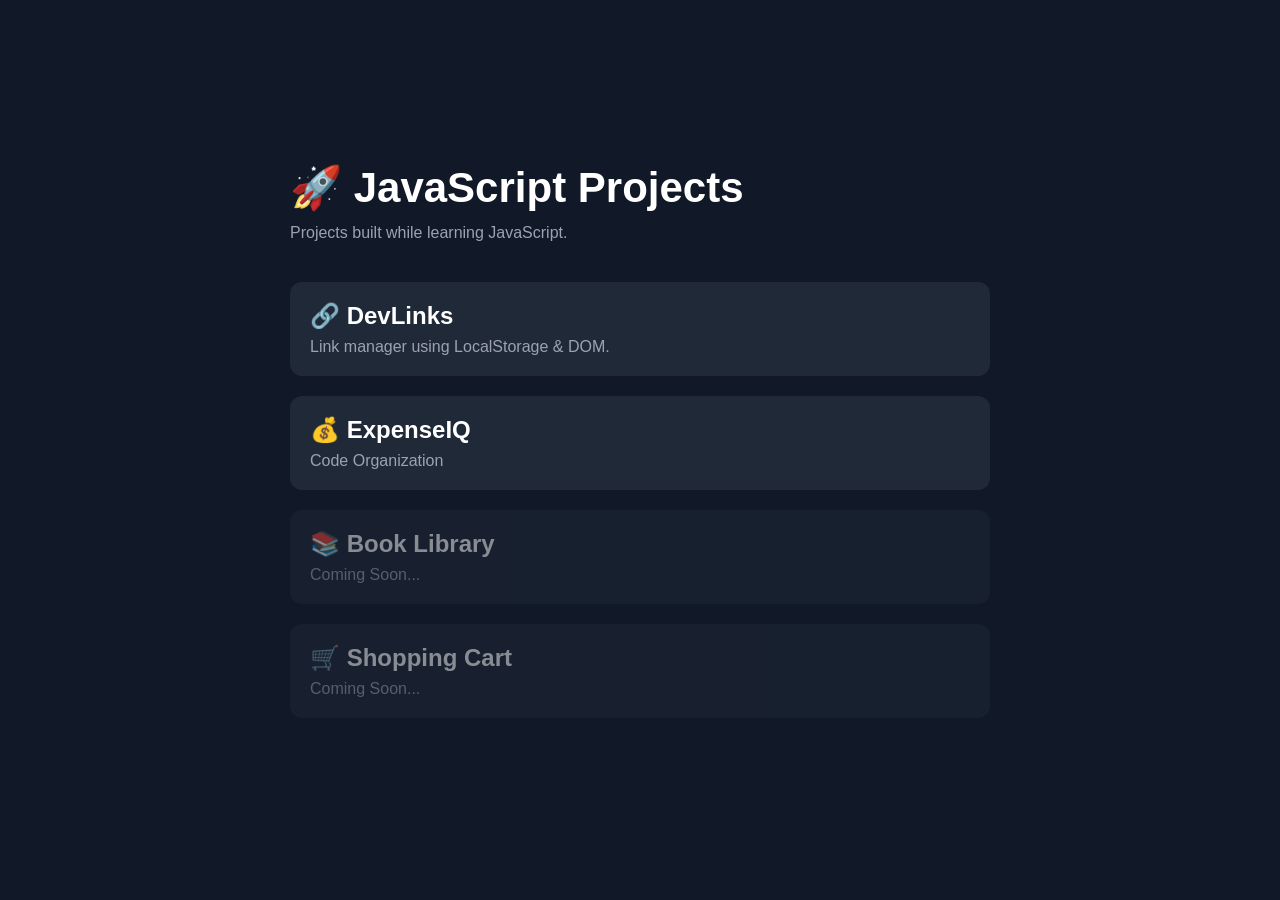
==== index.html @ 615ecd8f "completed ExpenseIQ" ====
<!doctype html>
<html lang="en">
  <head>
    <meta charset="UTF-8" />
    <meta name="viewport" content="width=device-width, initial-scale=1.0" />
    <title>JavaScript Projects</title>

    <style>
      * {
        margin: 0;
        padding: 0;
        box-sizing: border-box;
      }

      body {
        font-family: Arial, Helvetica, sans-serif;
        background: #111827;
        color: white;
        min-height: 100vh;
        display: flex;
        justify-content: center;
        align-items: center;
        padding: 40px;
      }

      .container {
        width: 700px;
        max-width: 100%;
      }

      h1 {
        font-size: 42px;
        margin-bottom: 12px;
      }

      p {
        color: #9ca3af;
        margin-bottom: 40px;
      }

      .project {
        display: block;
        text-decoration: none;
        color: white;
        background: #1f2937;
        padding: 20px;
        border-radius: 12px;
        margin-bottom: 20px;
        transition: 0.2s;
      }

      .project:hover {
        transform: translateY(-3px);
        background: #374151;
      }

      h2 {
        margin-bottom: 8px;
      }

      span {
        color: #9ca3af;
      }

      .coming {
        opacity: 0.5;
        pointer-events: none;
      }
    </style>
  </head>

  <body>
    <div class="container">
      <h1>🚀 JavaScript Projects</h1>

      <p>Projects built while learning JavaScript.</p>

      <!-- Devlinks -->
      <a
        class="project"
        href="./tier-1-foundations/01-devlinks/index.html"
        target="_blank"
      >
        <h2>🔗 DevLinks</h2>
        <span>Link manager using LocalStorage & DOM.</span>
      </a>

      <!-- ExpenseIQ -->
      <a
        class="project"
        href="./tier-1-foundations/02-expenseiq/index.html"
        target="_blank"
      >
        <h2>💰 ExpenseIQ</h2>
        <span>Code Organization</span>
      </a>

      <div class="project coming">
        <h2>📚 Book Library</h2>
        <span>Coming Soon...</span>
      </div>

      <div class="project coming">
        <h2>🛒 Shopping Cart</h2>
        <span>Coming Soon...</span>
      </div>
    </div>
  </body>
</html>
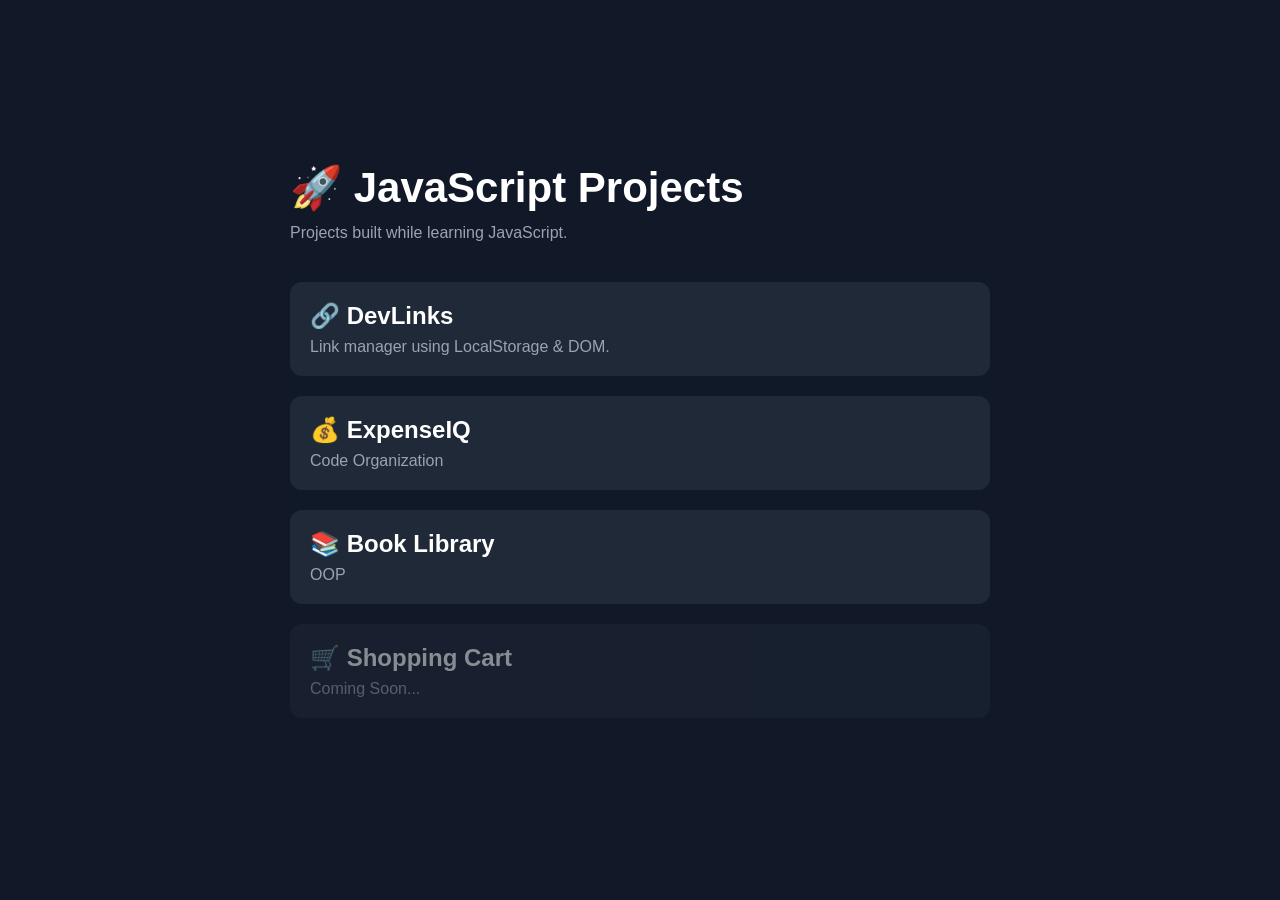
==== commit f66ba6fc: "book library project completed!" ====
--- a/index.html
+++ b/index.html
@@ -95,10 +95,15 @@
         <span>Code Organization</span>
       </a>
 
-      <div class="project coming">
+      <!-- Book library -->
+      <a
+        class="project"
+        href="./tier-1-foundations/03-book-library/index.html"
+        target="_blank"
+      >
         <h2>📚 Book Library</h2>
-        <span>Coming Soon...</span>
-      </div>
+        <span>OOP</span>
+      </a>
 
       <div class="project coming">
         <h2>🛒 Shopping Cart</h2>
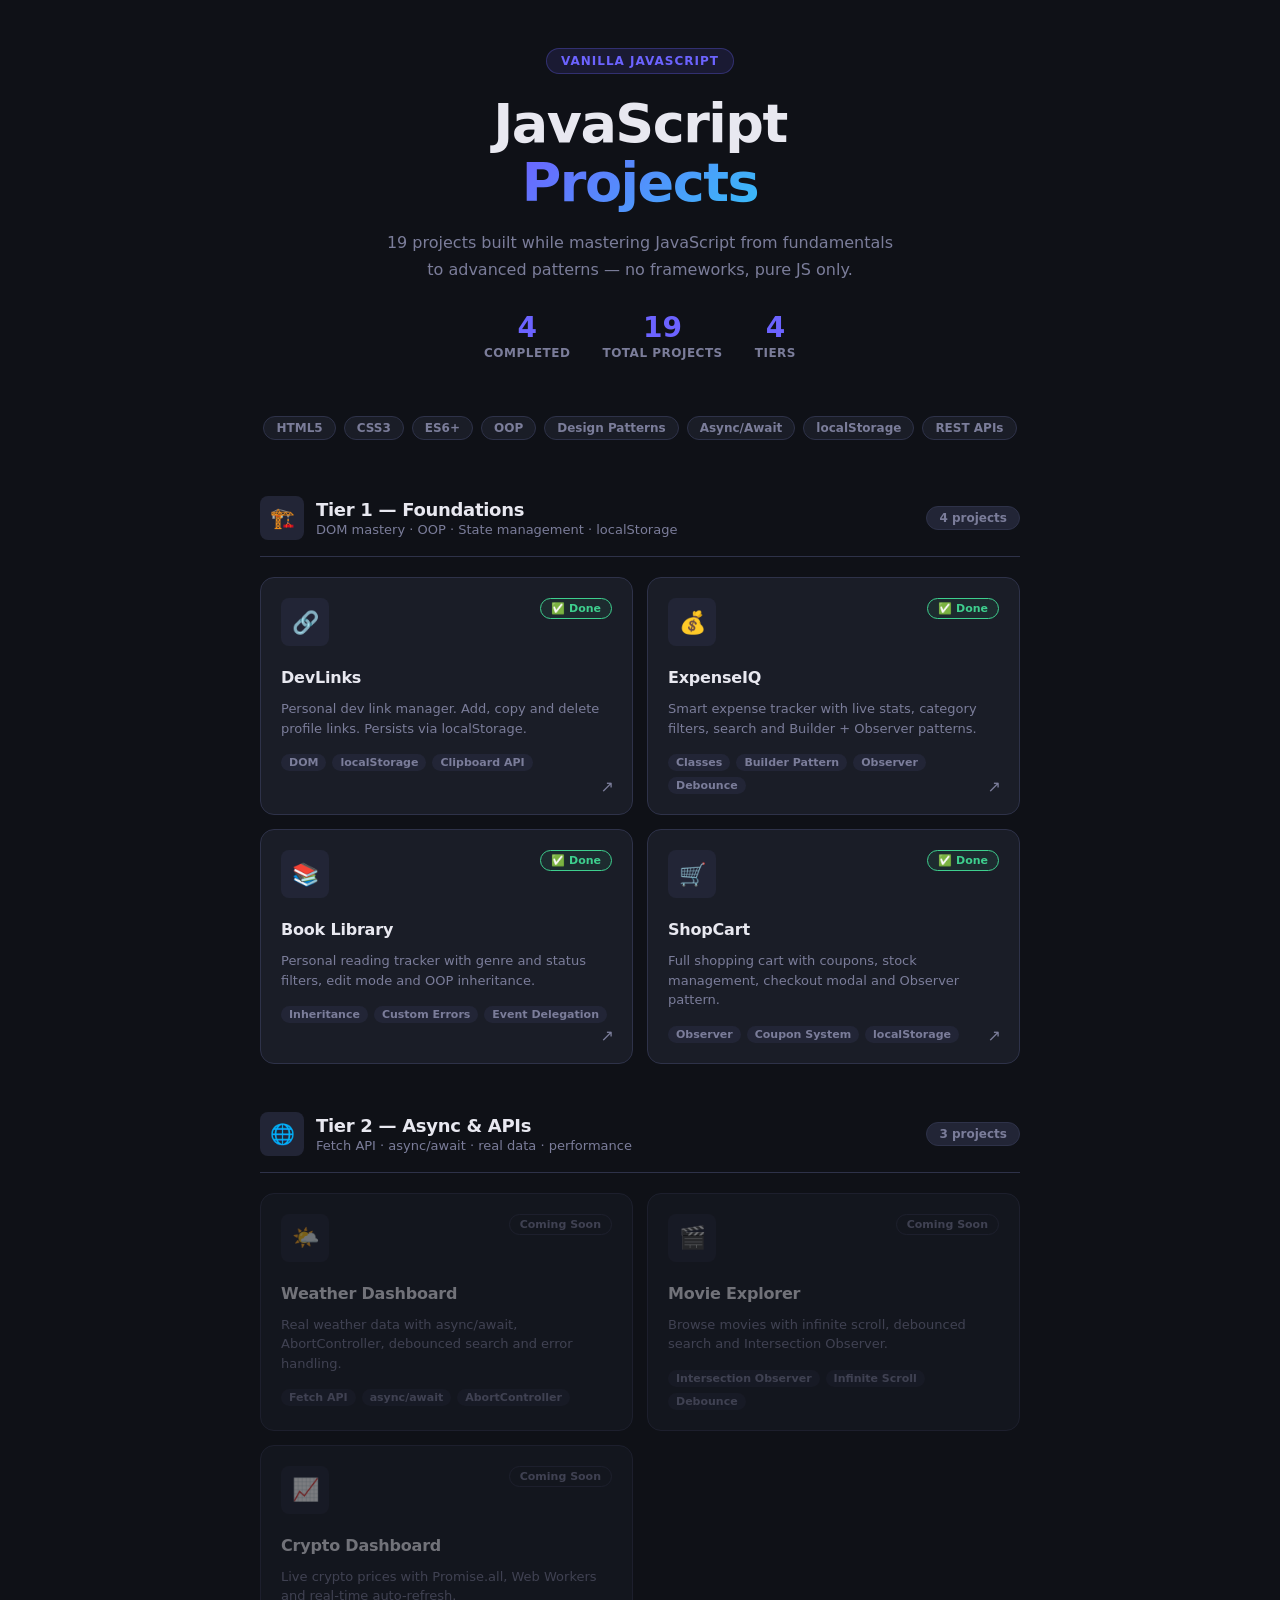
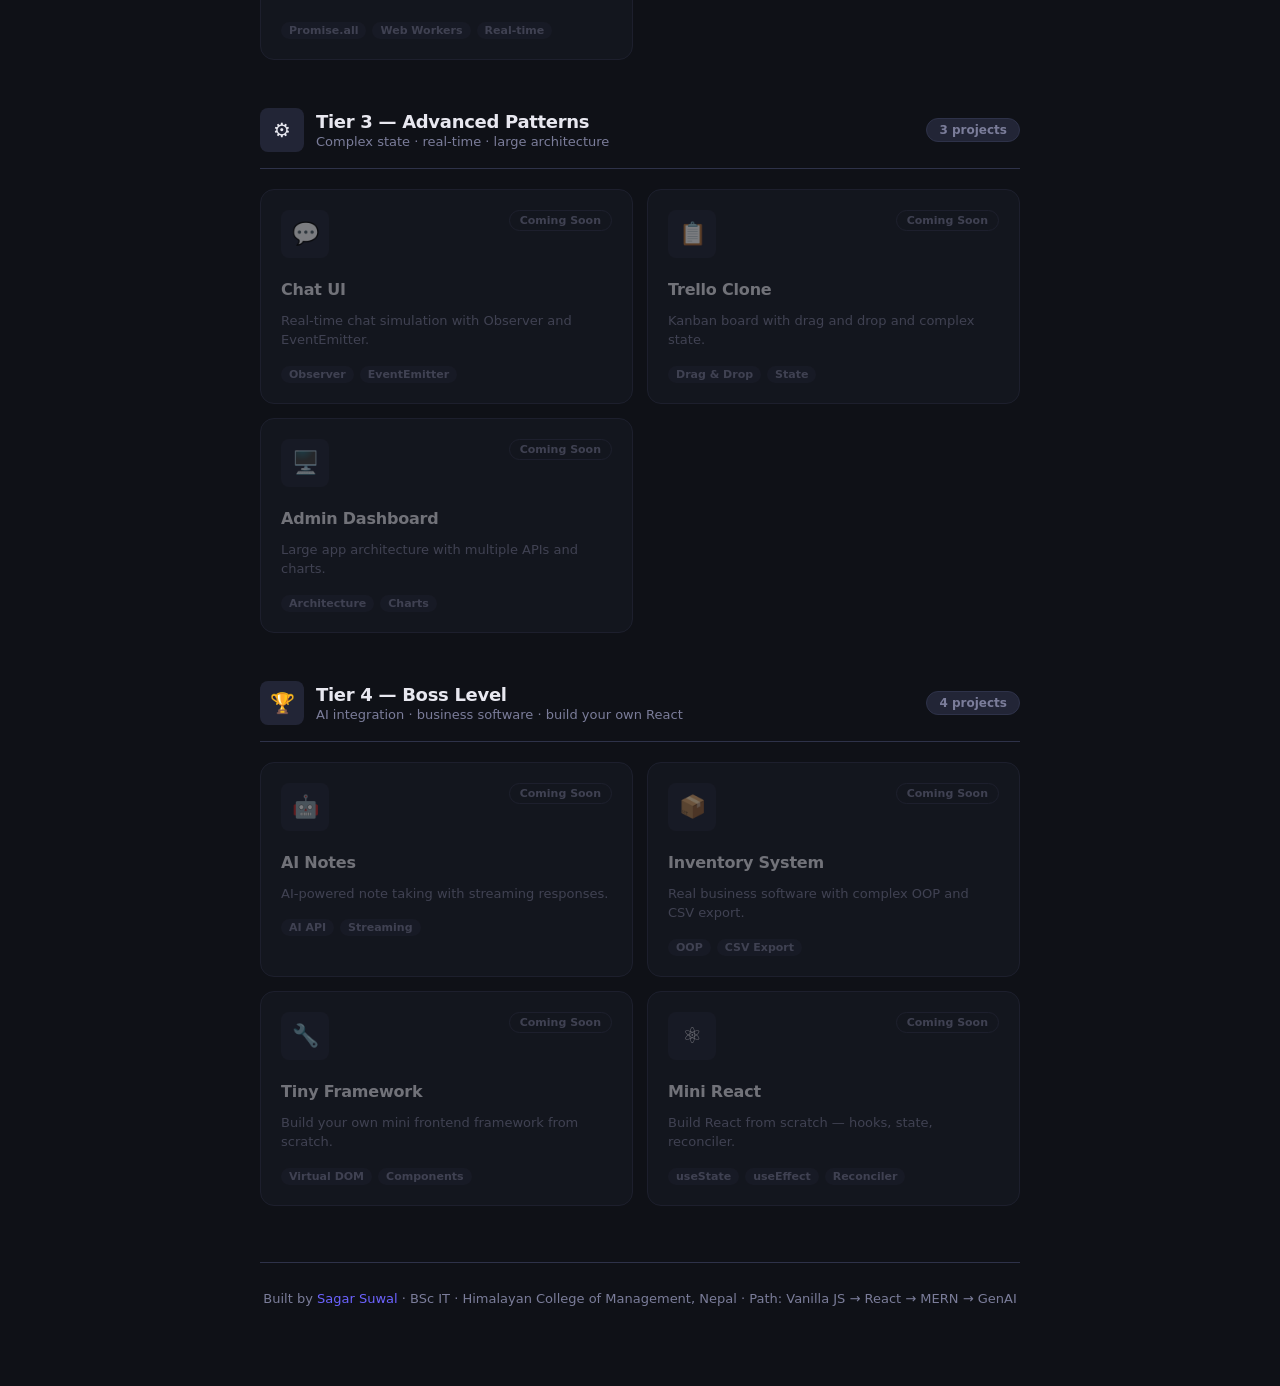
==== commit 25aa0e4f: "shopping cart project completed" ====
--- a/index.html
+++ b/index.html
@@ -3,112 +3,730 @@
   <head>
     <meta charset="UTF-8" />
     <meta name="viewport" content="width=device-width, initial-scale=1.0" />
-    <title>JavaScript Projects</title>
-
+    <title>JavaScript Projects — Sagar Suwal</title>
     <style>
-      * {
+      *,
+      *::before,
+      *::after {
+        box-sizing: border-box;
         margin: 0;
         padding: 0;
-        box-sizing: border-box;
+      }
+
+      :root {
+        --bg: #0f1117;
+        --surface: #1a1d27;
+        --surface-2: #222536;
+        --border: #2e3249;
+        --accent: #6c63ff;
+        --accent-2: #38bdf8;
+        --accent-3: #3ecf8e;
+        --accent-4: #f5a623;
+        --danger: #ff4d6a;
+        --text: #e8e8f0;
+        --muted: #7b7d9a;
+        --radius: 14px;
+        --radius-sm: 8px;
       }
 
       body {
-        font-family: Arial, Helvetica, sans-serif;
-        background: #111827;
-        color: white;
+        background: var(--bg);
+        color: var(--text);
+        font-family: "Segoe UI", system-ui, sans-serif;
         min-height: 100vh;
+        padding: 48px 20px 80px;
+      }
+
+      /* ── HERO ── */
+      .hero {
+        max-width: 760px;
+        margin: 0 auto 56px;
+        text-align: center;
+      }
+
+      .hero__badge {
+        display: inline-block;
+        background: rgba(108, 99, 255, 0.12);
+        border: 1px solid rgba(108, 99, 255, 0.3);
+        border-radius: 99px;
+        color: var(--accent);
+        font-size: 12px;
+        font-weight: 700;
+        letter-spacing: 1px;
+        padding: 5px 14px;
+        text-transform: uppercase;
+        margin-bottom: 20px;
+      }
+
+      .hero__title {
+        font-size: clamp(32px, 6vw, 54px);
+        font-weight: 800;
+        letter-spacing: -1.5px;
+        line-height: 1.1;
+        margin-bottom: 16px;
+      }
+
+      .hero__title span {
+        background: linear-gradient(135deg, var(--accent), var(--accent-2));
+        -webkit-background-clip: text;
+        -webkit-text-fill-color: transparent;
+        background-clip: text;
+      }
+
+      .hero__sub {
+        color: var(--muted);
+        font-size: 16px;
+        line-height: 1.7;
+        max-width: 520px;
+        margin: 0 auto 28px;
+      }
+
+      .hero__stats {
         display: flex;
         justify-content: center;
+        gap: 32px;
+        flex-wrap: wrap;
+      }
+
+      .hero__stat {
+        text-align: center;
+      }
+
+      .hero__stat-num {
+        font-size: 28px;
+        font-weight: 800;
+        color: var(--accent);
+      }
+
+      .hero__stat-label {
+        color: var(--muted);
+        font-size: 12px;
+        font-weight: 600;
+        text-transform: uppercase;
+        letter-spacing: 0.5px;
+        margin-top: 2px;
+      }
+
+      /* ── STACK ── */
+      .stack {
+        display: flex;
+        justify-content: center;
+        gap: 8px;
+        flex-wrap: wrap;
+        margin-bottom: 56px;
+      }
+
+      .tag {
+        background: var(--surface);
+        border: 1px solid var(--border);
+        border-radius: 99px;
+        color: var(--muted);
+        font-size: 12px;
+        font-weight: 600;
+        padding: 4px 12px;
+      }
+
+      /* ── TIER ── */
+      .tier {
+        max-width: 760px;
+        margin: 0 auto 48px;
+      }
+
+      .tier__header {
+        display: flex;
         align-items: center;
-        padding: 40px;
-      }
-
-      .container {
-        width: 700px;
-        max-width: 100%;
-      }
-
-      h1 {
-        font-size: 42px;
-        margin-bottom: 12px;
-      }
-
-      p {
-        color: #9ca3af;
-        margin-bottom: 40px;
-      }
-
-      .project {
-        display: block;
+        gap: 12px;
+        margin-bottom: 20px;
+        padding-bottom: 16px;
+        border-bottom: 1px solid var(--border);
+      }
+
+      .tier__icon {
+        background: var(--surface-2);
+        border-radius: var(--radius-sm);
+        font-size: 20px;
+        height: 44px;
+        width: 44px;
+        display: flex;
+        align-items: center;
+        justify-content: center;
+        flex-shrink: 0;
+      }
+
+      .tier__meta {
+        flex: 1;
+      }
+
+      .tier__name {
+        font-size: 18px;
+        font-weight: 700;
+        letter-spacing: -0.3px;
+      }
+
+      .tier__desc {
+        color: var(--muted);
+        font-size: 13px;
+        margin-top: 2px;
+      }
+
+      .tier__count {
+        background: var(--surface-2);
+        border: 1px solid var(--border);
+        border-radius: 99px;
+        color: var(--muted);
+        font-size: 12px;
+        font-weight: 600;
+        padding: 4px 12px;
+        white-space: nowrap;
+      }
+
+      /* ── PROJECTS GRID ── */
+      .projects {
+        display: grid;
+        grid-template-columns: repeat(auto-fill, minmax(340px, 1fr));
+        gap: 14px;
+      }
+
+      @media (max-width: 480px) {
+        .projects {
+          grid-template-columns: 1fr;
+        }
+      }
+
+      /* ── PROJECT CARD ── */
+      .card {
+        background: var(--surface);
+        border: 1px solid var(--border);
+        border-radius: var(--radius);
+        padding: 20px;
         text-decoration: none;
-        color: white;
-        background: #1f2937;
-        padding: 20px;
-        border-radius: 12px;
-        margin-bottom: 20px;
-        transition: 0.2s;
-      }
-
-      .project:hover {
-        transform: translateY(-3px);
-        background: #374151;
-      }
-
-      h2 {
-        margin-bottom: 8px;
-      }
-
-      span {
-        color: #9ca3af;
-      }
-
-      .coming {
-        opacity: 0.5;
+        color: var(--text);
+        display: flex;
+        flex-direction: column;
+        gap: 12px;
+        transition:
+          border-color 0.2s,
+          transform 0.2s;
+        position: relative;
+        overflow: hidden;
+      }
+
+      .card::before {
+        content: "";
+        position: absolute;
+        top: 0;
+        left: 0;
+        right: 0;
+        height: 2px;
+        background: linear-gradient(
+          90deg,
+          var(--card-color, var(--accent)),
+          transparent
+        );
+        opacity: 0;
+        transition: opacity 0.2s;
+      }
+
+      .card:hover {
+        border-color: var(--card-color, var(--accent));
+        transform: translateY(-2px);
+      }
+
+      .card:hover::before {
+        opacity: 1;
+      }
+
+      .card--coming {
+        opacity: 0.45;
         pointer-events: none;
+        cursor: default;
+      }
+
+      .card__top {
+        display: flex;
+        align-items: flex-start;
+        justify-content: space-between;
+        gap: 8px;
+      }
+
+      .card__emoji {
+        background: var(--surface-2);
+        border-radius: var(--radius-sm);
+        font-size: 22px;
+        height: 48px;
+        width: 48px;
+        display: flex;
+        align-items: center;
+        justify-content: center;
+        flex-shrink: 0;
+      }
+
+      .card__status {
+        font-size: 11px;
+        font-weight: 700;
+        padding: 3px 10px;
+        border-radius: 99px;
+        border: 1px solid;
+        white-space: nowrap;
+      }
+
+      .card__status--done {
+        color: var(--accent-3);
+        border-color: var(--accent-3);
+        background: rgba(62, 207, 142, 0.08);
+      }
+
+      .card__status--soon {
+        color: var(--muted);
+        border-color: var(--border);
+        background: transparent;
+      }
+
+      .card__status--building {
+        color: var(--accent-4);
+        border-color: var(--accent-4);
+        background: rgba(245, 166, 35, 0.08);
+      }
+
+      .card__title {
+        font-size: 16px;
+        font-weight: 700;
+        letter-spacing: -0.2px;
+        margin-top: 10px;
+      }
+
+      .card__desc {
+        color: var(--muted);
+        font-size: 13px;
+        line-height: 1.5;
+      }
+
+      .card__tags {
+        display: flex;
+        gap: 6px;
+        flex-wrap: wrap;
+        margin-top: 4px;
+      }
+
+      .card__tag {
+        background: var(--surface-2);
+        border-radius: 99px;
+        color: var(--muted);
+        font-size: 11px;
+        font-weight: 600;
+        padding: 2px 8px;
+      }
+
+      .card__arrow {
+        position: absolute;
+        bottom: 18px;
+        right: 18px;
+        color: var(--muted);
+        font-size: 16px;
+        transition:
+          transform 0.2s,
+          color 0.2s;
+      }
+
+      .card:hover .card__arrow {
+        transform: translate(2px, -2px);
+        color: var(--card-color, var(--accent));
+      }
+
+      /* ── FOOTER ── */
+      .footer {
+        max-width: 760px;
+        margin: 56px auto 0;
+        text-align: center;
+        color: var(--muted);
+        font-size: 13px;
+        border-top: 1px solid var(--border);
+        padding-top: 28px;
+      }
+
+      .footer a {
+        color: var(--accent);
+        text-decoration: none;
+      }
+
+      .footer a:hover {
+        text-decoration: underline;
       }
     </style>
   </head>
 
   <body>
-    <div class="container">
-      <h1>🚀 JavaScript Projects</h1>
-
-      <p>Projects built while learning JavaScript.</p>
-
-      <!-- Devlinks -->
-      <a
-        class="project"
-        href="./tier-1-foundations/01-devlinks/index.html"
-        target="_blank"
-      >
-        <h2>🔗 DevLinks</h2>
-        <span>Link manager using LocalStorage & DOM.</span>
-      </a>
-
-      <!-- ExpenseIQ -->
-      <a
-        class="project"
-        href="./tier-1-foundations/02-expenseiq/index.html"
-        target="_blank"
-      >
-        <h2>💰 ExpenseIQ</h2>
-        <span>Code Organization</span>
-      </a>
-
-      <!-- Book library -->
-      <a
-        class="project"
-        href="./tier-1-foundations/03-book-library/index.html"
-        target="_blank"
-      >
-        <h2>📚 Book Library</h2>
-        <span>OOP</span>
-      </a>
-
-      <div class="project coming">
-        <h2>🛒 Shopping Cart</h2>
-        <span>Coming Soon...</span>
-      </div>
+    <!-- ── HERO ── -->
+    <div class="hero">
+      <div class="hero__badge">Vanilla JavaScript</div>
+      <h1 class="hero__title">JavaScript<br /><span>Projects</span></h1>
+      <p class="hero__sub">
+        19 projects built while mastering JavaScript from fundamentals to
+        advanced patterns — no frameworks, pure JS only.
+      </p>
+      <div class="hero__stats">
+        <div class="hero__stat">
+          <div class="hero__stat-num">4</div>
+          <div class="hero__stat-label">Completed</div>
+        </div>
+        <div class="hero__stat">
+          <div class="hero__stat-num">19</div>
+          <div class="hero__stat-label">Total Projects</div>
+        </div>
+        <div class="hero__stat">
+          <div class="hero__stat-num">4</div>
+          <div class="hero__stat-label">Tiers</div>
+        </div>
+      </div>
+    </div>
+
+    <!-- ── STACK TAGS ── -->
+    <div class="stack">
+      <span class="tag">HTML5</span>
+      <span class="tag">CSS3</span>
+      <span class="tag">ES6+</span>
+      <span class="tag">OOP</span>
+      <span class="tag">Design Patterns</span>
+      <span class="tag">Async/Await</span>
+      <span class="tag">localStorage</span>
+      <span class="tag">REST APIs</span>
+    </div>
+
+    <!-- ══════════════════════════════════ -->
+    <!-- TIER 1 — FOUNDATIONS              -->
+    <!-- ══════════════════════════════════ -->
+    <div class="tier">
+      <div class="tier__header">
+        <div class="tier__icon">🏗️</div>
+        <div class="tier__meta">
+          <div class="tier__name">Tier 1 — Foundations</div>
+          <div class="tier__desc">
+            DOM mastery · OOP · State management · localStorage
+          </div>
+        </div>
+        <div class="tier__count">4 projects</div>
+      </div>
+
+      <div class="projects">
+        <!-- DevLinks -->
+        <a
+          class="card"
+          href="https://sagar-8848.github.io/javascript-projects/tier-1-foundations/01-devlinks/index.html"
+          target="_blank"
+          style="--card-color: #6c63ff"
+        >
+          <div class="card__top">
+            <div class="card__emoji">🔗</div>
+            <div class="card__status card__status--done">✅ Done</div>
+          </div>
+          <div class="card__title">DevLinks</div>
+          <div class="card__desc">
+            Personal dev link manager. Add, copy and delete profile links.
+            Persists via localStorage.
+          </div>
+          <div class="card__tags">
+            <span class="card__tag">DOM</span>
+            <span class="card__tag">localStorage</span>
+            <span class="card__tag">Clipboard API</span>
+          </div>
+          <span class="card__arrow">↗</span>
+        </a>
+
+        <!-- ExpenseIQ -->
+        <a
+          class="card"
+          href="https://sagar-8848.github.io/javascript-projects/tier-1-foundations/02-expenseiq/index.html"
+          target="_blank"
+          style="--card-color: #3ecf8e"
+        >
+          <div class="card__top">
+            <div class="card__emoji">💰</div>
+            <div class="card__status card__status--done">✅ Done</div>
+          </div>
+          <div class="card__title">ExpenseIQ</div>
+          <div class="card__desc">
+            Smart expense tracker with live stats, category filters, search and
+            Builder + Observer patterns.
+          </div>
+          <div class="card__tags">
+            <span class="card__tag">Classes</span>
+            <span class="card__tag">Builder Pattern</span>
+            <span class="card__tag">Observer</span>
+            <span class="card__tag">Debounce</span>
+          </div>
+          <span class="card__arrow">↗</span>
+        </a>
+
+        <!-- Book Library -->
+        <a
+          class="card"
+          href="https://sagar-8848.github.io/javascript-projects/tier-1-foundations/03-book-library/index.html"
+          target="_blank"
+          style="--card-color: #38bdf8"
+        >
+          <div class="card__top">
+            <div class="card__emoji">📚</div>
+            <div class="card__status card__status--done">✅ Done</div>
+          </div>
+          <div class="card__title">Book Library</div>
+          <div class="card__desc">
+            Personal reading tracker with genre and status filters, edit mode
+            and OOP inheritance.
+          </div>
+          <div class="card__tags">
+            <span class="card__tag">Inheritance</span>
+            <span class="card__tag">Custom Errors</span>
+            <span class="card__tag">Event Delegation</span>
+          </div>
+          <span class="card__arrow">↗</span>
+        </a>
+
+        <!-- Shopping Cart -->
+        <a
+          class="card"
+          href="https://sagar-8848.github.io/javascript-projects/tier-1-foundations/04-shopping-cart/index.html"
+          target="_blank"
+          style="--card-color: #f5a623"
+        >
+          <div class="card__top">
+            <div class="card__emoji">🛒</div>
+            <div class="card__status card__status--done">✅ Done</div>
+          </div>
+          <div class="card__title">ShopCart</div>
+          <div class="card__desc">
+            Full shopping cart with coupons, stock management, checkout modal
+            and Observer pattern.
+          </div>
+          <div class="card__tags">
+            <span class="card__tag">Observer</span>
+            <span class="card__tag">Coupon System</span>
+            <span class="card__tag">localStorage</span>
+          </div>
+          <span class="card__arrow">↗</span>
+        </a>
+      </div>
+    </div>
+
+    <!-- ══════════════════════════════════ -->
+    <!-- TIER 2 — ASYNC & APIs             -->
+    <!-- ══════════════════════════════════ -->
+    <div class="tier">
+      <div class="tier__header">
+        <div class="tier__icon">🌐</div>
+        <div class="tier__meta">
+          <div class="tier__name">Tier 2 — Async & APIs</div>
+          <div class="tier__desc">
+            Fetch API · async/await · real data · performance
+          </div>
+        </div>
+        <div class="tier__count">3 projects</div>
+      </div>
+
+      <div class="projects">
+        <!-- Weather Dashboard -->
+        <div class="card card--coming" style="--card-color: #38bdf8">
+          <div class="card__top">
+            <div class="card__emoji">🌤️</div>
+            <div class="card__status card__status--soon">Coming Soon</div>
+          </div>
+          <div class="card__title">Weather Dashboard</div>
+          <div class="card__desc">
+            Real weather data with async/await, AbortController, debounced
+            search and error handling.
+          </div>
+          <div class="card__tags">
+            <span class="card__tag">Fetch API</span>
+            <span class="card__tag">async/await</span>
+            <span class="card__tag">AbortController</span>
+          </div>
+        </div>
+
+        <!-- Movie Explorer -->
+        <div class="card card--coming" style="--card-color: #ff4d6a">
+          <div class="card__top">
+            <div class="card__emoji">🎬</div>
+            <div class="card__status card__status--soon">Coming Soon</div>
+          </div>
+          <div class="card__title">Movie Explorer</div>
+          <div class="card__desc">
+            Browse movies with infinite scroll, debounced search and
+            Intersection Observer.
+          </div>
+          <div class="card__tags">
+            <span class="card__tag">Intersection Observer</span>
+            <span class="card__tag">Infinite Scroll</span>
+            <span class="card__tag">Debounce</span>
+          </div>
+        </div>
+
+        <!-- Crypto Dashboard -->
+        <div class="card card--coming" style="--card-color: #f5a623">
+          <div class="card__top">
+            <div class="card__emoji">📈</div>
+            <div class="card__status card__status--soon">Coming Soon</div>
+          </div>
+          <div class="card__title">Crypto Dashboard</div>
+          <div class="card__desc">
+            Live crypto prices with Promise.all, Web Workers and real-time
+            auto-refresh.
+          </div>
+          <div class="card__tags">
+            <span class="card__tag">Promise.all</span>
+            <span class="card__tag">Web Workers</span>
+            <span class="card__tag">Real-time</span>
+          </div>
+        </div>
+      </div>
+    </div>
+
+    <!-- ══════════════════════════════════ -->
+    <!-- TIER 3 — ADVANCED PATTERNS        -->
+    <!-- ══════════════════════════════════ -->
+    <div class="tier">
+      <div class="tier__header">
+        <div class="tier__icon">⚙️</div>
+        <div class="tier__meta">
+          <div class="tier__name">Tier 3 — Advanced Patterns</div>
+          <div class="tier__desc">
+            Complex state · real-time · large architecture
+          </div>
+        </div>
+        <div class="tier__count">3 projects</div>
+      </div>
+
+      <div class="projects">
+        <div class="card card--coming">
+          <div class="card__top">
+            <div class="card__emoji">💬</div>
+            <div class="card__status card__status--soon">Coming Soon</div>
+          </div>
+          <div class="card__title">Chat UI</div>
+          <div class="card__desc">
+            Real-time chat simulation with Observer and EventEmitter.
+          </div>
+          <div class="card__tags">
+            <span class="card__tag">Observer</span>
+            <span class="card__tag">EventEmitter</span>
+          </div>
+        </div>
+
+        <div class="card card--coming">
+          <div class="card__top">
+            <div class="card__emoji">📋</div>
+            <div class="card__status card__status--soon">Coming Soon</div>
+          </div>
+          <div class="card__title">Trello Clone</div>
+          <div class="card__desc">
+            Kanban board with drag and drop and complex state.
+          </div>
+          <div class="card__tags">
+            <span class="card__tag">Drag & Drop</span>
+            <span class="card__tag">State</span>
+          </div>
+        </div>
+
+        <div class="card card--coming">
+          <div class="card__top">
+            <div class="card__emoji">🖥️</div>
+            <div class="card__status card__status--soon">Coming Soon</div>
+          </div>
+          <div class="card__title">Admin Dashboard</div>
+          <div class="card__desc">
+            Large app architecture with multiple APIs and charts.
+          </div>
+          <div class="card__tags">
+            <span class="card__tag">Architecture</span>
+            <span class="card__tag">Charts</span>
+          </div>
+        </div>
+      </div>
+    </div>
+
+    <!-- ══════════════════════════════════ -->
+    <!-- TIER 4 — BOSS LEVEL               -->
+    <!-- ══════════════════════════════════ -->
+    <div class="tier">
+      <div class="tier__header">
+        <div class="tier__icon">🏆</div>
+        <div class="tier__meta">
+          <div class="tier__name">Tier 4 — Boss Level</div>
+          <div class="tier__desc">
+            AI integration · business software · build your own React
+          </div>
+        </div>
+        <div class="tier__count">4 projects</div>
+      </div>
+
+      <div class="projects">
+        <div class="card card--coming">
+          <div class="card__top">
+            <div class="card__emoji">🤖</div>
+            <div class="card__status card__status--soon">Coming Soon</div>
+          </div>
+          <div class="card__title">AI Notes</div>
+          <div class="card__desc">
+            AI-powered note taking with streaming responses.
+          </div>
+          <div class="card__tags">
+            <span class="card__tag">AI API</span>
+            <span class="card__tag">Streaming</span>
+          </div>
+        </div>
+
+        <div class="card card--coming">
+          <div class="card__top">
+            <div class="card__emoji">📦</div>
+            <div class="card__status card__status--soon">Coming Soon</div>
+          </div>
+          <div class="card__title">Inventory System</div>
+          <div class="card__desc">
+            Real business software with complex OOP and CSV export.
+          </div>
+          <div class="card__tags">
+            <span class="card__tag">OOP</span>
+            <span class="card__tag">CSV Export</span>
+          </div>
+        </div>
+
+        <div class="card card--coming">
+          <div class="card__top">
+            <div class="card__emoji">🔧</div>
+            <div class="card__status card__status--soon">Coming Soon</div>
+          </div>
+          <div class="card__title">Tiny Framework</div>
+          <div class="card__desc">
+            Build your own mini frontend framework from scratch.
+          </div>
+          <div class="card__tags">
+            <span class="card__tag">Virtual DOM</span>
+            <span class="card__tag">Components</span>
+          </div>
+        </div>
+
+        <div class="card card--coming">
+          <div class="card__top">
+            <div class="card__emoji">⚛️</div>
+            <div class="card__status card__status--soon">Coming Soon</div>
+          </div>
+          <div class="card__title">Mini React</div>
+          <div class="card__desc">
+            Build React from scratch — hooks, state, reconciler.
+          </div>
+          <div class="card__tags">
+            <span class="card__tag">useState</span>
+            <span class="card__tag">useEffect</span>
+            <span class="card__tag">Reconciler</span>
+          </div>
+        </div>
+      </div>
+    </div>
+
+    <!-- ── FOOTER ── -->
+    <div class="footer">
+      Built by
+      <a href="https://github.com/sagar-8848" target="_blank">Sagar Suwal</a>
+      · BSc IT · Himalayan College of Management, Nepal · Path: Vanilla JS →
+      React → MERN → GenAI
     </div>
   </body>
 </html>
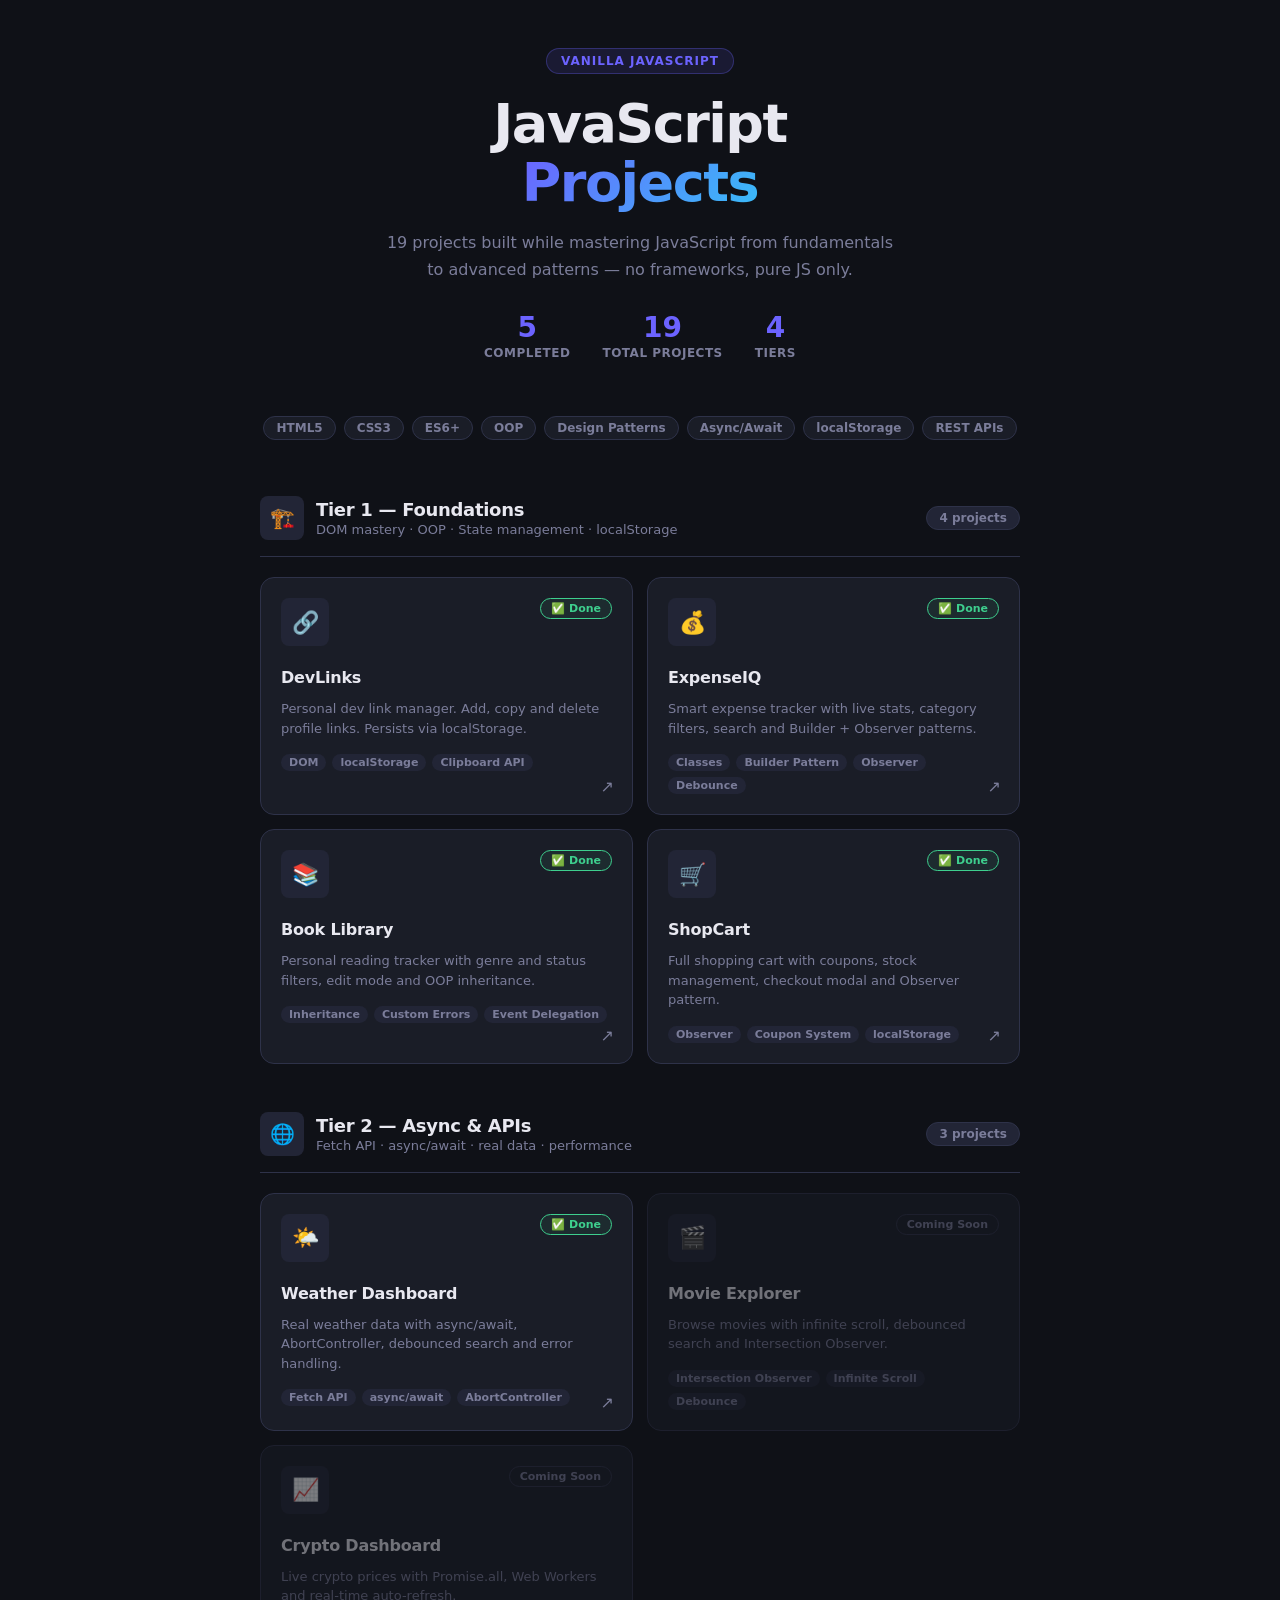
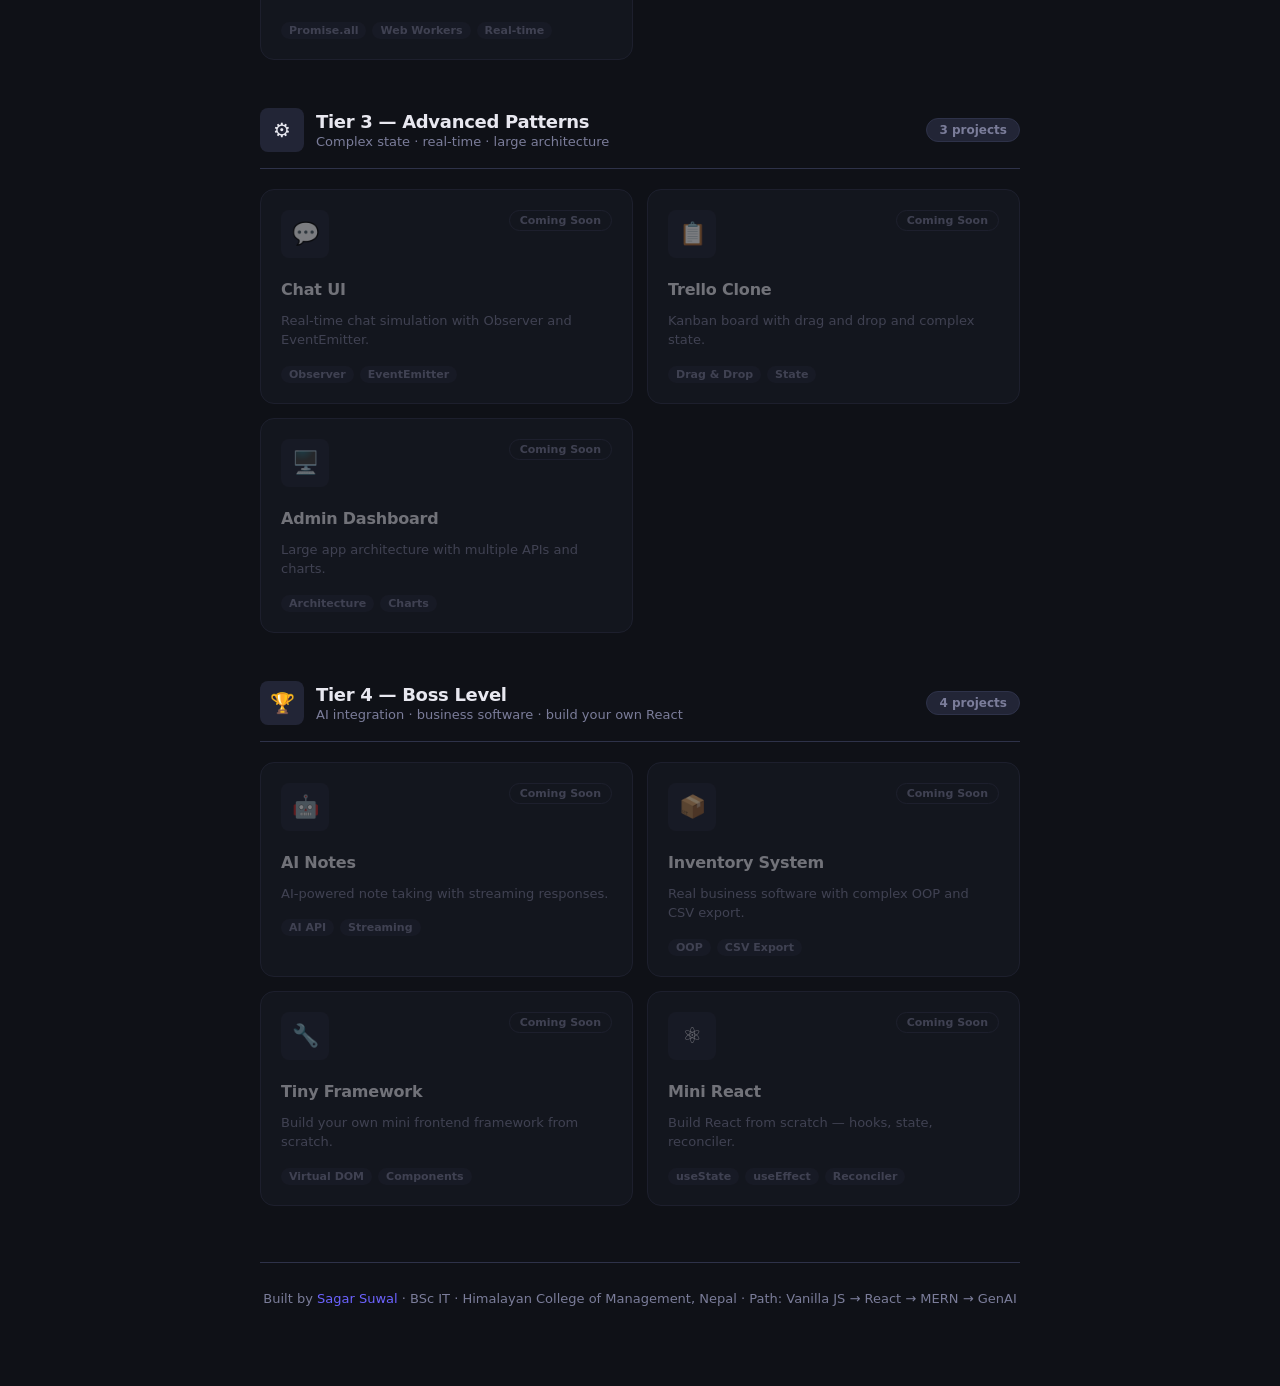
==== commit 7ab77960: "v2 completed for weather app" ====
--- a/index.html
+++ b/index.html
@@ -366,7 +366,7 @@
       </p>
       <div class="hero__stats">
         <div class="hero__stat">
-          <div class="hero__stat-num">4</div>
+          <div class="hero__stat-num">5</div>
           <div class="hero__stat-label">Completed</div>
         </div>
         <div class="hero__stat">
@@ -524,10 +524,15 @@
 
       <div class="projects">
         <!-- Weather Dashboard -->
-        <div class="card card--coming" style="--card-color: #38bdf8">
+        <a
+          class="card"
+          href="https://sagar-8848.github.io/javascript-projects/tier-2-asyncNapis/01-weather-dashboard/index.html"
+          target="_blank"
+          style="--card-color: #38bdf8"
+        >
           <div class="card__top">
             <div class="card__emoji">🌤️</div>
-            <div class="card__status card__status--soon">Coming Soon</div>
+            <div class="card__status card__status--done">✅ Done</div>
           </div>
           <div class="card__title">Weather Dashboard</div>
           <div class="card__desc">
@@ -539,7 +544,8 @@
             <span class="card__tag">async/await</span>
             <span class="card__tag">AbortController</span>
           </div>
-        </div>
+          <span class="card__arrow">↗</span>
+        </a>
 
         <!-- Movie Explorer -->
         <div class="card card--coming" style="--card-color: #ff4d6a">
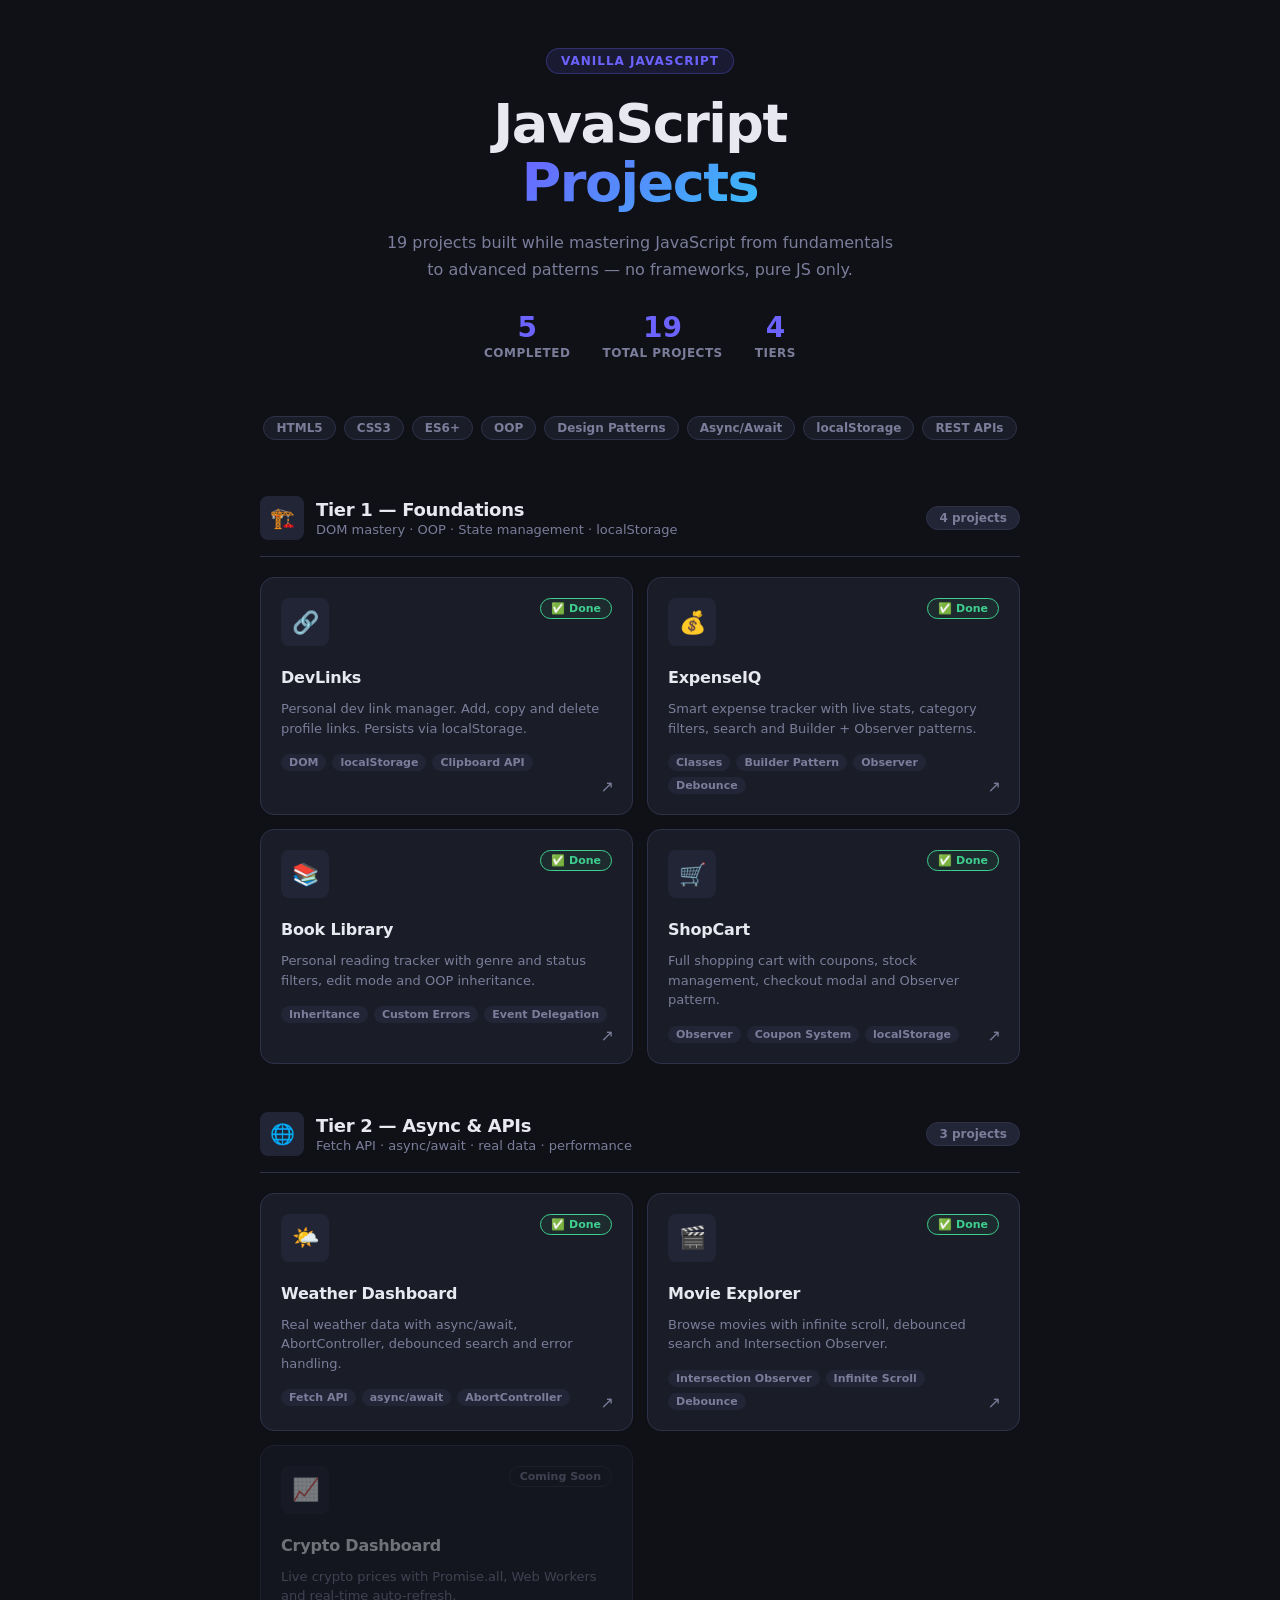
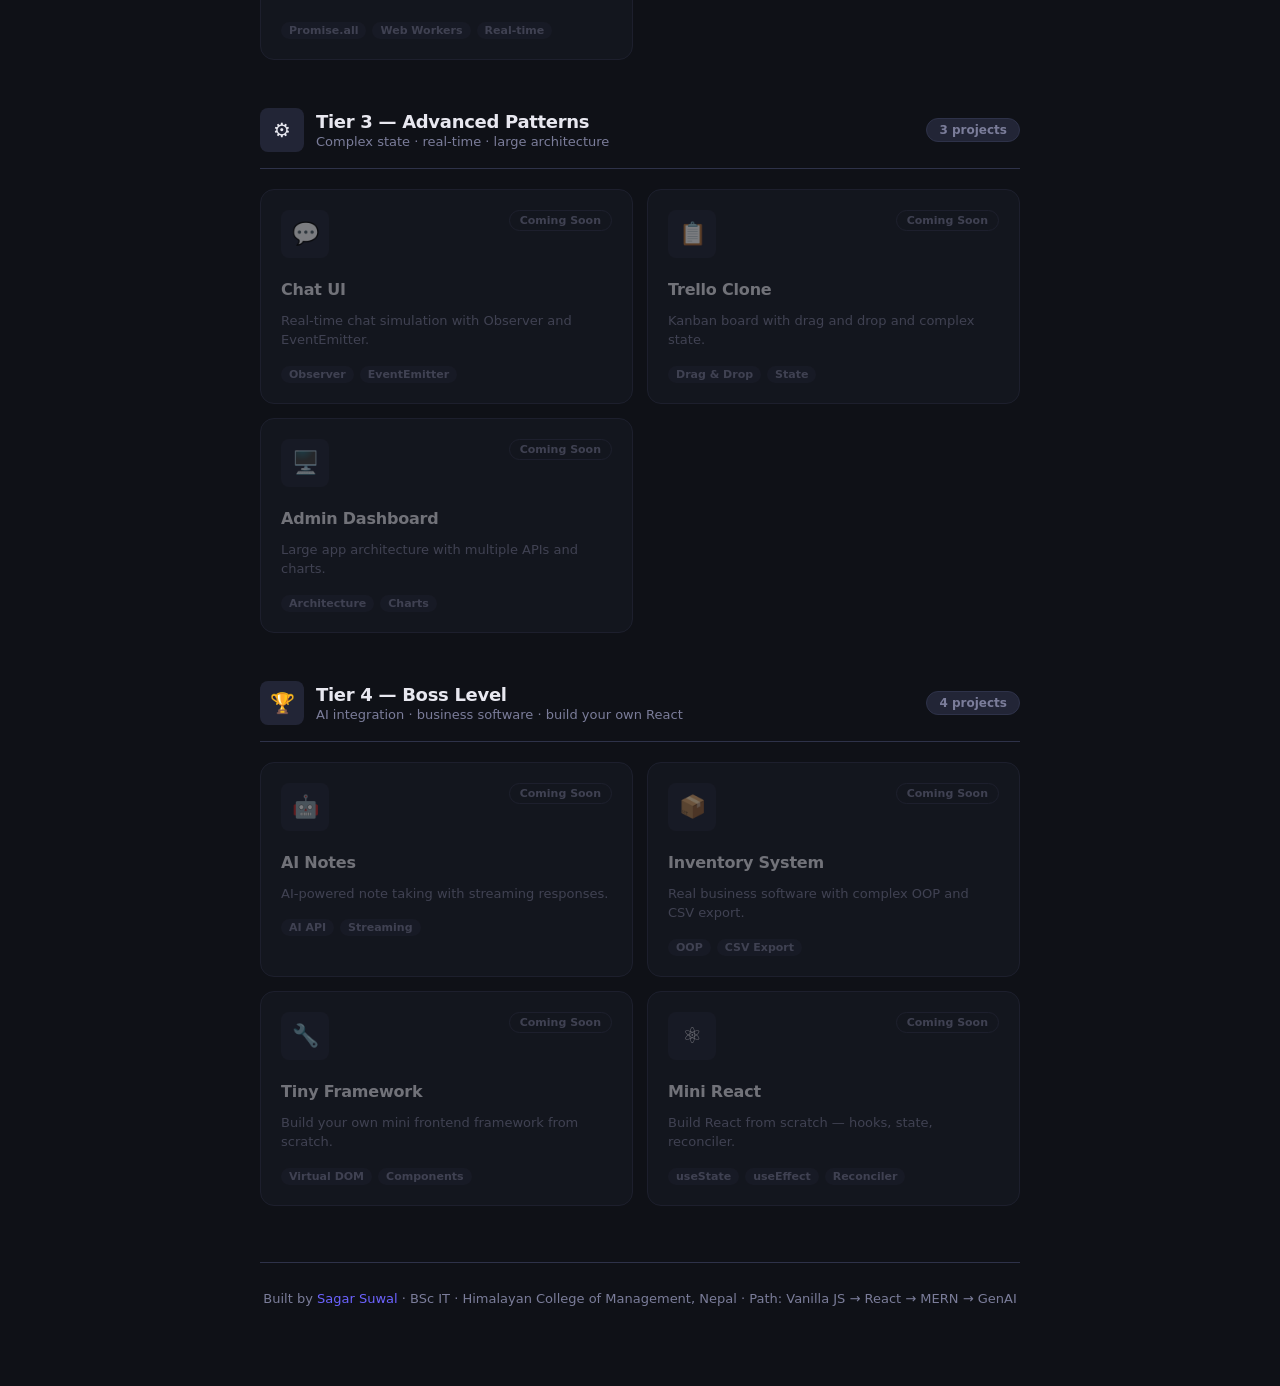
==== commit a8b5a2b4: "movie explorer v1.0 completed" ====
--- a/index.html
+++ b/index.html
@@ -548,10 +548,15 @@
         </a>
 
         <!-- Movie Explorer -->
-        <div class="card card--coming" style="--card-color: #ff4d6a">
+        <a
+          class="card"
+          href="https://sagar-8848.github.io/javascript-projects/tier-2-asyncNapis/02-02-movie-explorer/index.html"
+          target="_blank"
+          style="--card-color: #38bdf8"
+        >
           <div class="card__top">
             <div class="card__emoji">🎬</div>
-            <div class="card__status card__status--soon">Coming Soon</div>
+            <div class="card__status card__status--done">✅ Done</div>
           </div>
           <div class="card__title">Movie Explorer</div>
           <div class="card__desc">
@@ -563,7 +568,8 @@
             <span class="card__tag">Infinite Scroll</span>
             <span class="card__tag">Debounce</span>
           </div>
-        </div>
+          <span class="card__arrow">↗</span>
+        </a>
 
         <!-- Crypto Dashboard -->
         <div class="card card--coming" style="--card-color: #f5a623">
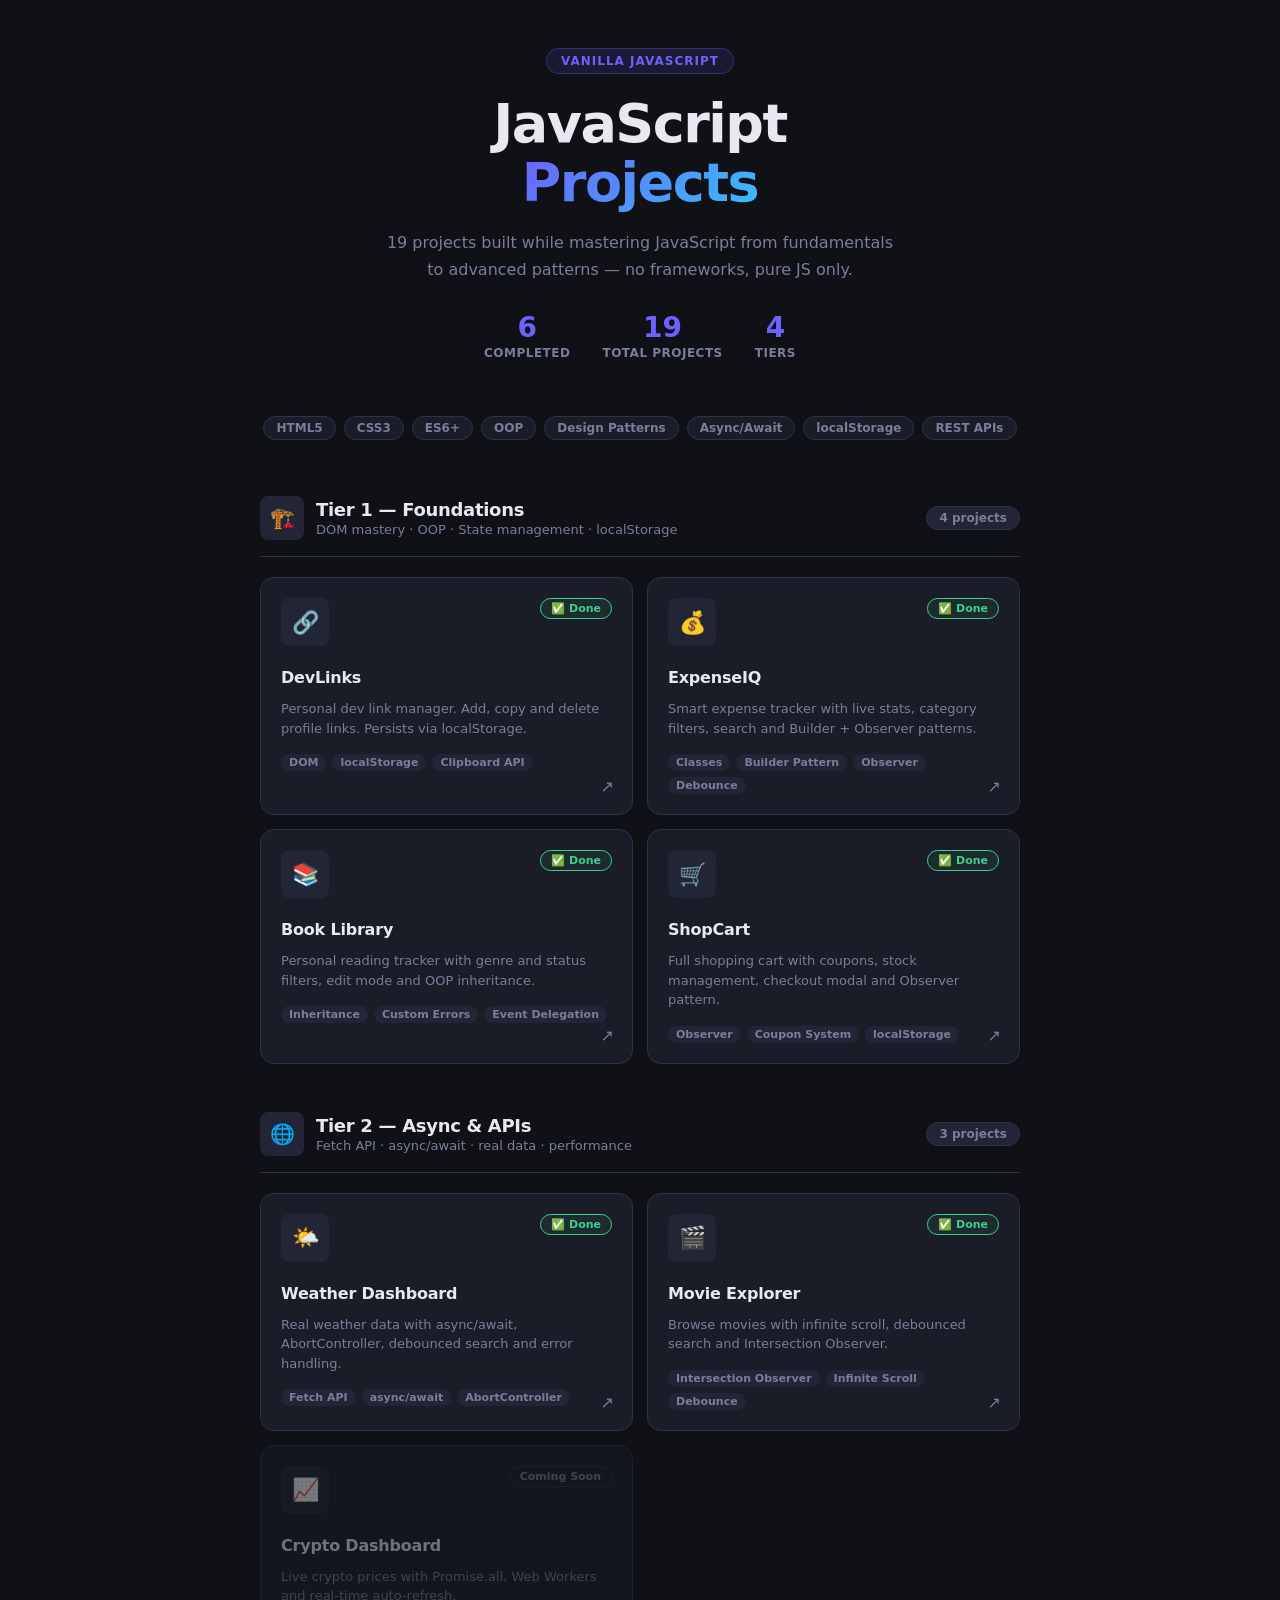
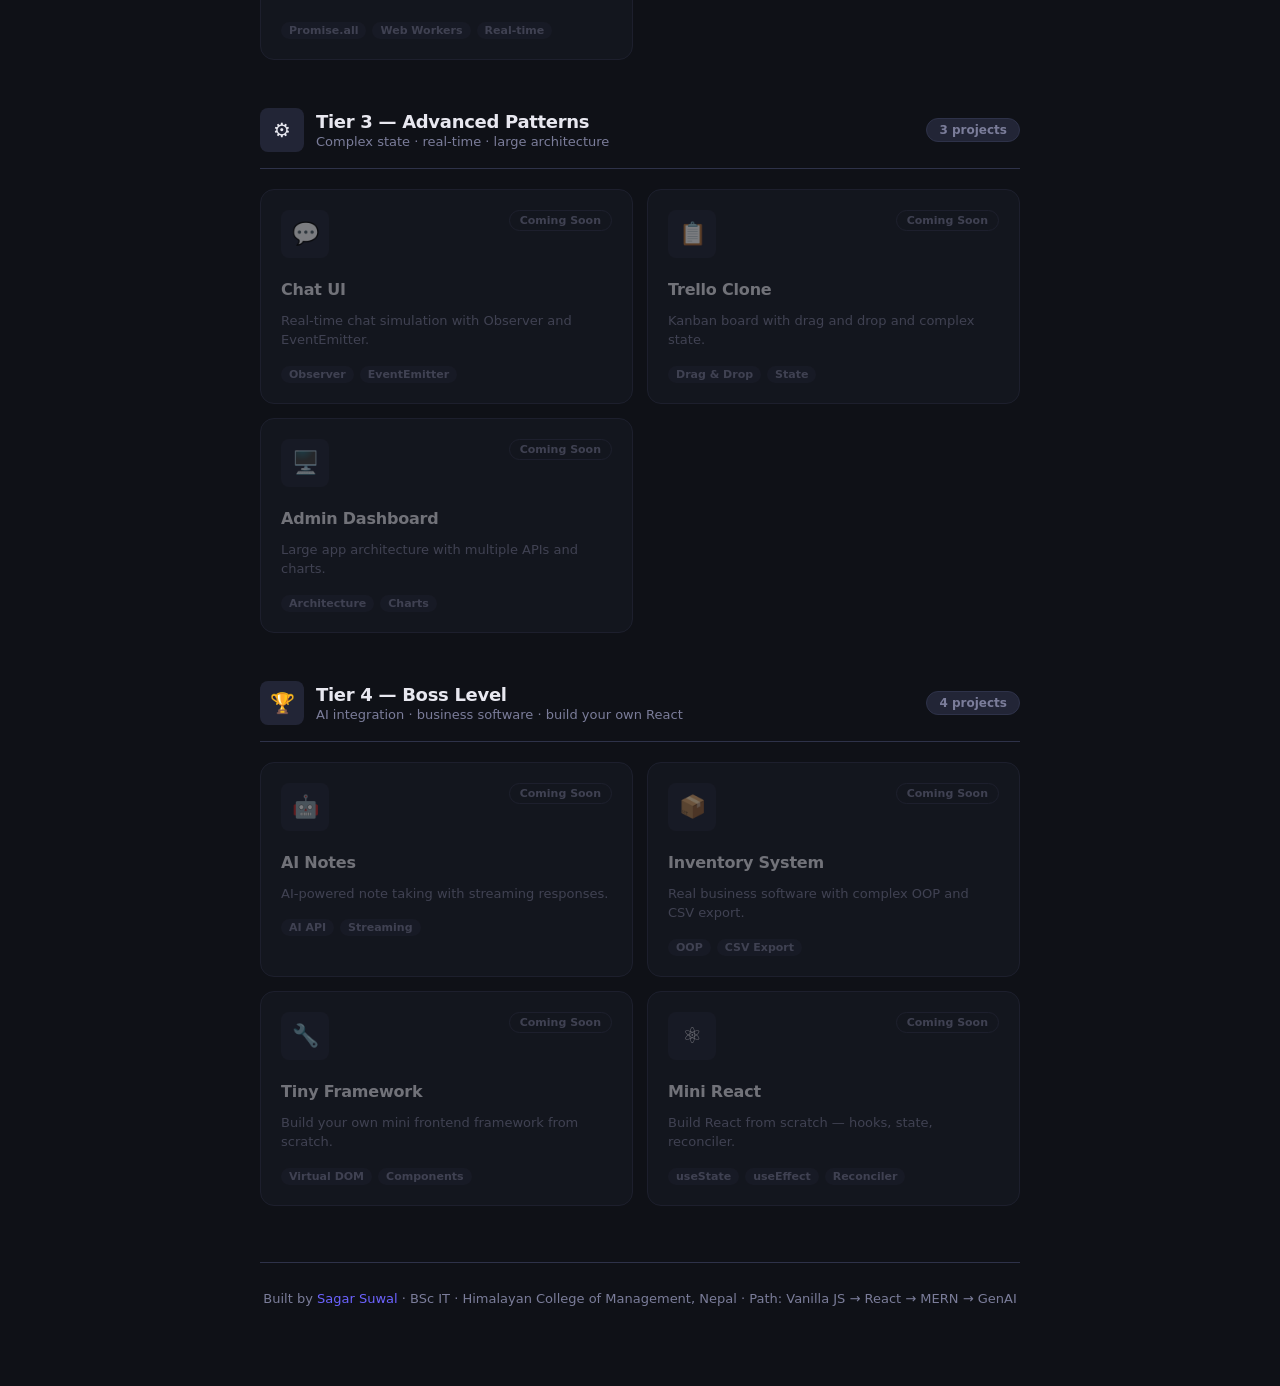
==== commit ad7e4743: "starting project 7 - Crypto Dashboard" ====
--- a/index.html
+++ b/index.html
@@ -366,7 +366,7 @@
       </p>
       <div class="hero__stats">
         <div class="hero__stat">
-          <div class="hero__stat-num">5</div>
+          <div class="hero__stat-num">6</div>
           <div class="hero__stat-label">Completed</div>
         </div>
         <div class="hero__stat">
@@ -550,7 +550,7 @@
         <!-- Movie Explorer -->
         <a
           class="card"
-          href="https://sagar-8848.github.io/javascript-projects/tier-2-asyncNapis/02-02-movie-explorer/index.html"
+          href="https://sagar-8848.github.io/javascript-projects/tier-2-asyncNapis/02-movie-explorer/index.html"
           target="_blank"
           style="--card-color: #38bdf8"
         >
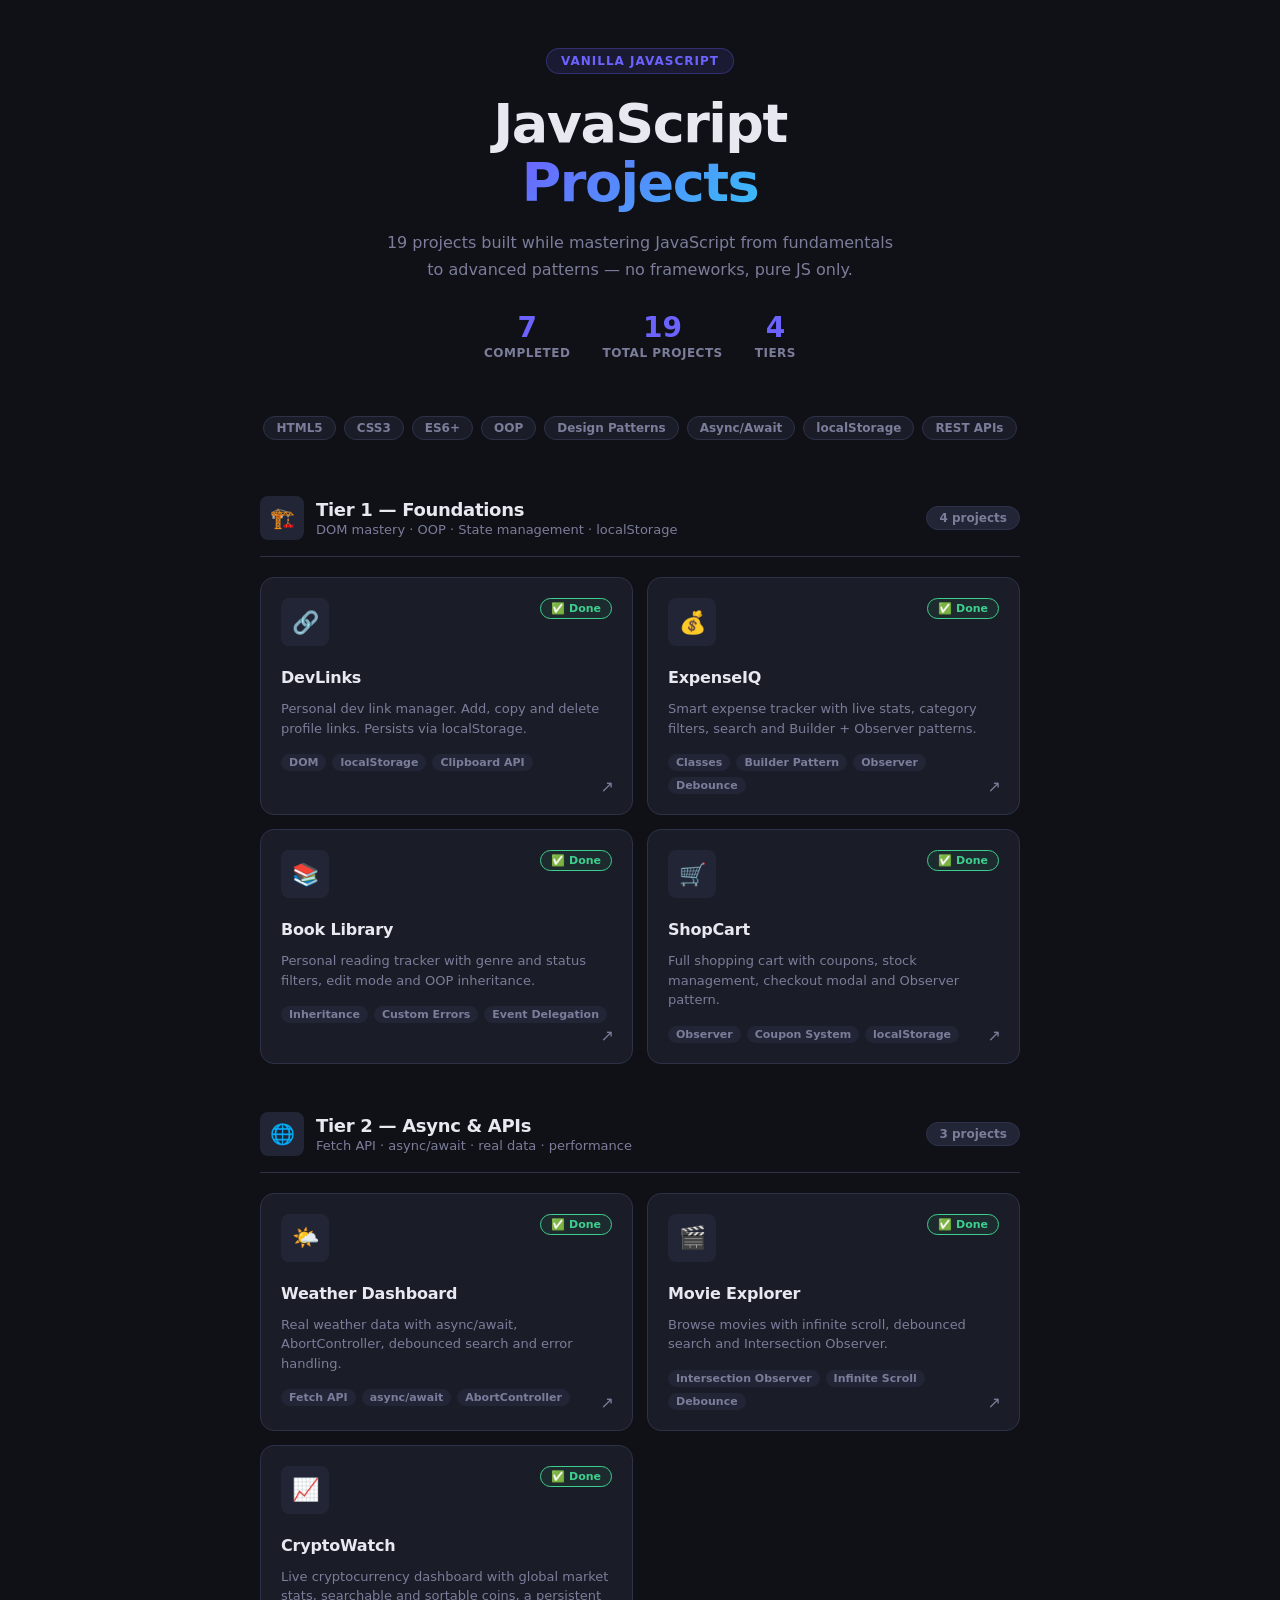
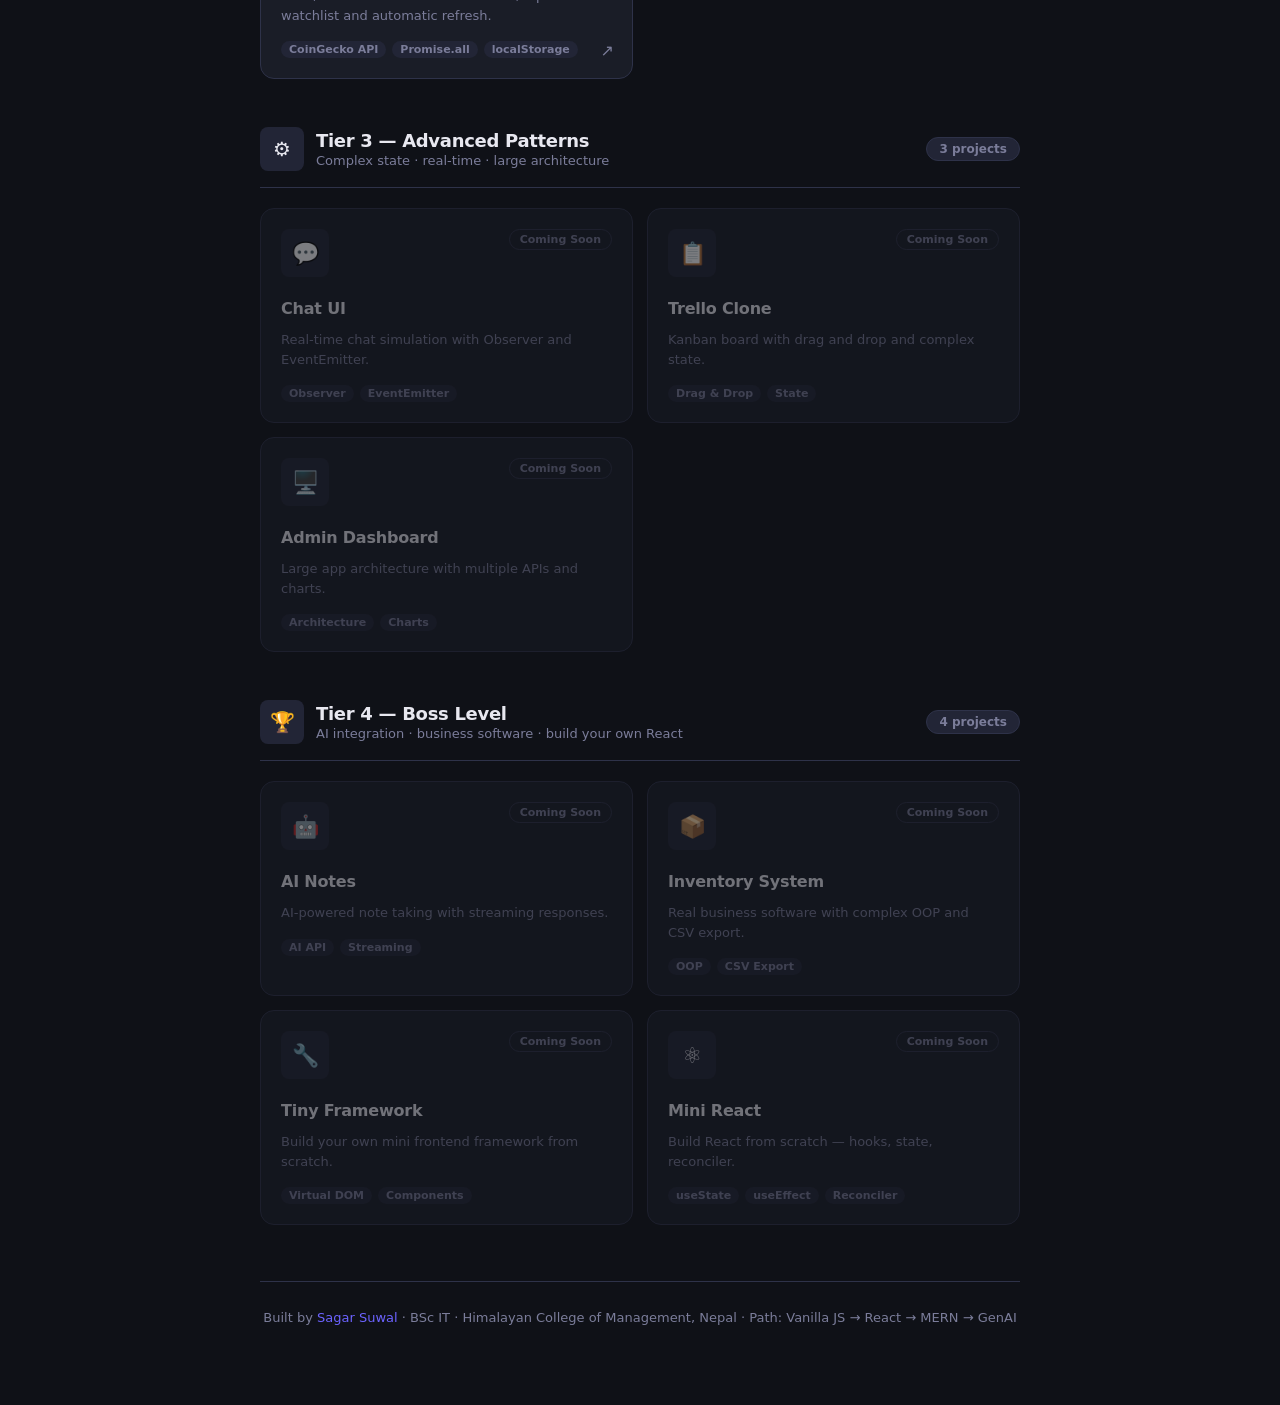
==== commit f47de010: "crypto dashboard v1 completed" ====
--- a/index.html
+++ b/index.html
@@ -366,7 +366,7 @@
       </p>
       <div class="hero__stats">
         <div class="hero__stat">
-          <div class="hero__stat-num">6</div>
+          <div class="hero__stat-num">7</div>
           <div class="hero__stat-label">Completed</div>
         </div>
         <div class="hero__stat">
@@ -571,23 +571,30 @@
           <span class="card__arrow">↗</span>
         </a>
 
-        <!-- Crypto Dashboard -->
-        <div class="card card--coming" style="--card-color: #f5a623">
+        <!-- CryptoWatch -->
+        <a
+          class="card"
+          href="https://sagar-8848.github.io/javascript-projects/tier-2-asyncNapis/03-cryptowatch/index.html"
+          target="_blank"
+          rel="noopener noreferrer"
+          style="--card-color: #f5a623"
+        >
           <div class="card__top">
             <div class="card__emoji">📈</div>
-            <div class="card__status card__status--soon">Coming Soon</div>
-          </div>
-          <div class="card__title">Crypto Dashboard</div>
-          <div class="card__desc">
-            Live crypto prices with Promise.all, Web Workers and real-time
-            auto-refresh.
-          </div>
-          <div class="card__tags">
+            <div class="card__status card__status--done">✅ Done</div>
+          </div>
+          <div class="card__title">CryptoWatch</div>
+          <div class="card__desc">
+            Live cryptocurrency dashboard with global market stats, searchable
+            and sortable coins, a persistent watchlist and automatic refresh.
+          </div>
+          <div class="card__tags">
+            <span class="card__tag">CoinGecko API</span>
             <span class="card__tag">Promise.all</span>
-            <span class="card__tag">Web Workers</span>
-            <span class="card__tag">Real-time</span>
-          </div>
-        </div>
+            <span class="card__tag">localStorage</span>
+          </div>
+          <span class="card__arrow">↗</span>
+        </a>
       </div>
     </div>
 
